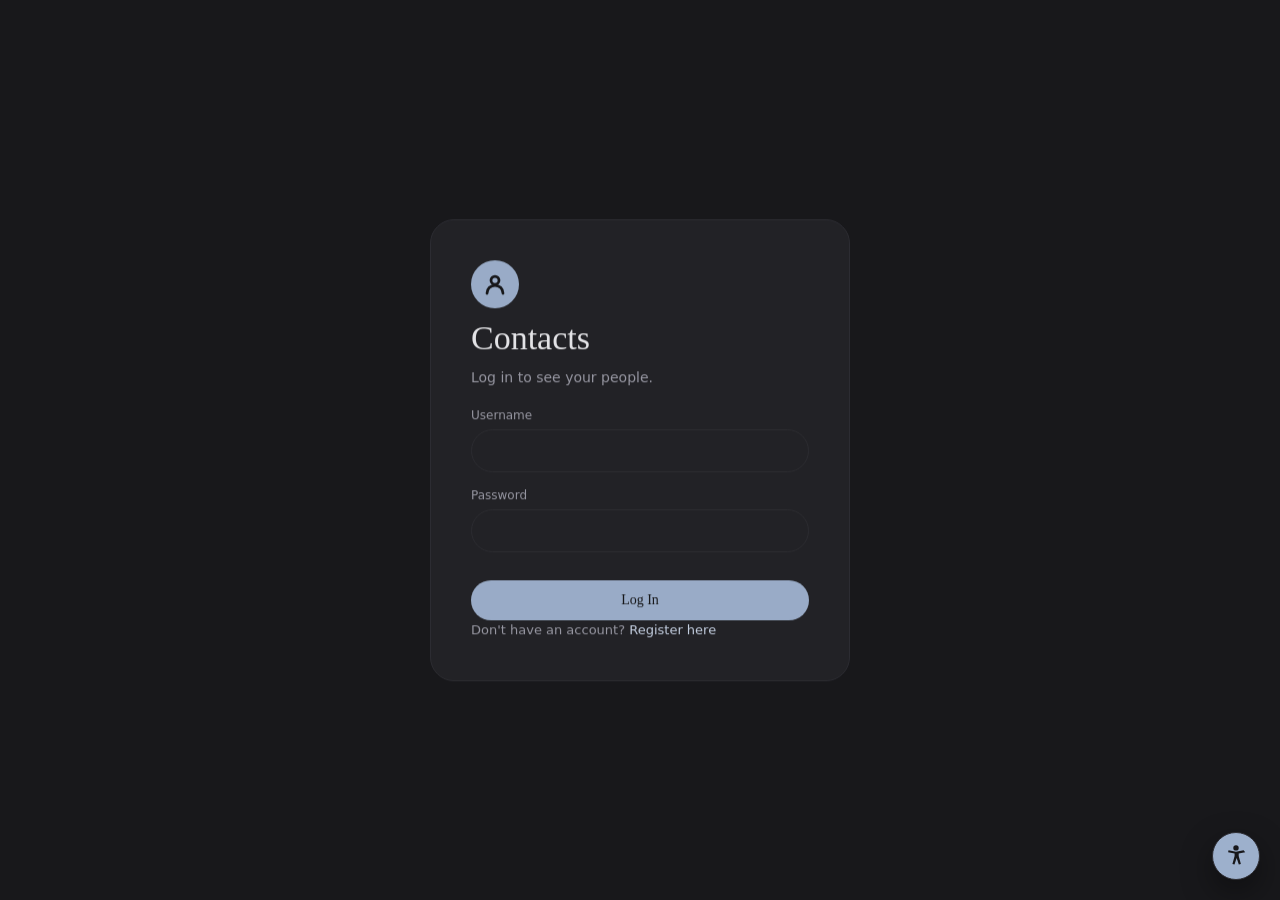
==== frontend/contacts.html @ 33e88480 "Fix modal focus, double-submit and error surfacing on contacts page Seven reviewer-confirmed defects" ====
<!DOCTYPE html>
<html lang="en">
<head>
	<title>My Contacts - Personal Contact Manager</title>
	<meta charset="UTF-8">
	<meta name="viewport" content="width=device-width, initial-scale=1">
	<link href="css/styles.css" rel="stylesheet">
	<link href="css/accessibility.css" rel="stylesheet">
	<link href="https://fonts.googleapis.com/css2?family=Caprasimo&family=Figtree:wght@400;600;700&display=swap" rel="stylesheet">
</head>
<body onload="onContactsLoad();">

<!-- Top bar: title | search pill | + Add Contact | account bubble.        -->
<!-- The bubble's dropdown holds what #loggedInDiv used to show inline      -->
<!-- (name + logout); open/close/outside-click/escape logic is in js/auth.js -->
<header class="topbar">
	<h1 id="title">Contacts</h1>

	<!-- Server-side search: the query is sent to the API on every keystroke, -->
	<!-- results are never filtered from a locally cached contact list.       -->
	<div id="searchDiv" class="search">
		<svg width="15" height="15" viewBox="0 0 24 24" fill="none" stroke="currentColor" stroke-width="2.75" stroke-linecap="round" aria-hidden="true"><circle cx="11" cy="11" r="8"/><path d="m21 21-4.3-4.3"/></svg>
		<label for="searchText" class="visually-hidden">Search Contacts</label>
		<input type="text" id="searchText" placeholder="Search contacts&hellip;" autocomplete="off" oninput="searchContacts();" />
	</div>

	<div id="accountControls">
		<button type="button" id="openAddContactBtn" class="btn btn-primary" aria-haspopup="dialog" aria-expanded="false" aria-controls="addContactDiv" onclick="openAddContact(this);">+ Add Contact</button>

		<div id="profileBubbleWrap">
			<button type="button" id="profileToggleBtn" class="profile-bubble" aria-haspopup="true" aria-expanded="false" aria-controls="profileMenu" aria-label="Account menu" onclick="toggleProfileMenu();">
				<span id="profileInitials" aria-hidden="true"></span>
			</button>
			<div id="profileMenu" role="menu" aria-label="Account" hidden>
				<span id="userName"></span>
				<button type="button" id="logoutButton" class="menu-item" role="menuitem" onclick="doLogout();">Log Out</button>
			</div>
		</div>
	</div>
</header>

<main>
	<!-- Heading copy is set by js/contacts.js:                                -->
	<!--   empty search  -> "All contacts"  + #resultCount "24 contacts"       -->
	<!--   active search -> "Results"       + #resultCount "2 of 24 contacts   -->
	<!--                                       match &ldquo;oka&rdquo;"         -->
	<!-- #searchResult carries "Searching&hellip;" / "No contacts found".      -->
	<div class="results-head">
		<div class="results-title">
			<h2 id="resultsHeading">All contacts</h2>
			<span id="resultCount"></span>
			<span id="searchResult"></span>
			<!-- The one live region for this view: js/contacts.js composes -->
			<!-- "Results, 2 of 24 contacts match ..." into it, so a search   -->
			<!-- narrowing to a NON-ZERO count is announced too (#resultsHeading -->
			<!-- and #resultCount are plain text and would otherwise be silent). -->
			<span id="resultsAnnouncement" class="visually-hidden" role="status" aria-live="polite"></span>
		</div>
		<!-- Client-side sort of the returned results only (never the full list) -->
		<div class="seg" role="group" aria-label="Sort">
			<button type="button" id="sortFirstButton" aria-pressed="true"><svg width="12" height="12" viewBox="0 0 24 24" fill="none" stroke="currentColor" stroke-width="2.75" stroke-linecap="round" stroke-linejoin="round" aria-hidden="true"><path d="m21 16-4 4-4-4M17 20V4M3 8l4-4 4 4M7 4v16"/></svg>First A&rarr;Z</button>
			<button type="button" id="sortLastButton" aria-pressed="false">Last A&rarr;Z</button>
		</div>
	</div>

	<!-- Card grid. #contactsTable is the wrapper, #contactsTableBody is the  -->
	<!-- grid itself (ids kept so js/contacts.js still finds them). Cards are -->
	<!-- injected by renderContacts(); see #cardTemplate / #skeletonTemplate  -->
	<!-- below for the exact structure to emit.                               -->
	<div id="contactsListDiv" class="reveal">
		<div id="contactsTable">
			<div id="contactsTableBody" class="grid">
				<!-- cards injected by js/contacts.js -> renderContacts() -->
			</div>
		</div>
	</div>

	<!-- Legacy horizontal-scroll hint; the card grid never scrolls sideways, -->
	<!-- so this stays hidden unless js/contacts.js decides otherwise.        -->
	<p id="tableScrollHint" class="hidden">Scroll to see more &rarr;</p>

	<!-- Shown instead of the grid when there are no contacts and no search. -->
	<div id="emptyState" class="empty hidden">
		<span class="ring"><svg width="26" height="26" viewBox="0 0 24 24" fill="none" stroke="currentColor" stroke-width="2.75" stroke-linecap="round" stroke-linejoin="round" aria-hidden="true"><circle cx="12" cy="8" r="4"/><path d="M4 21a8 8 0 0 1 16 0"/></svg></span>
		<h3>No contacts yet</h3>
		<p>Add your first person and they&rsquo;ll show up here.</p>
		<button type="button" id="emptyAddContactBtn" class="btn btn-primary" onclick="openAddContact(this);">+ Add Contact</button>
	</div>
</main>

<!-- Phone-only floating add button (the top-bar button is hidden < 600px). -->
<button type="button" id="addContactFab" class="fab" aria-label="Add contact" onclick="openAddContact(this);">+</button>

<!-- ===================================================================== -->
<!-- Markup contracts for js/contacts.js. Templates are inert; clone them   -->
<!-- and fill every contact field with textContent (issue #82).            -->
<!-- ===================================================================== -->
<template id="cardTemplate">
	<article class="card">
		<div class="card-head">
			<span class="avatar" aria-hidden="true"></span>
			<span class="card-name"></span>
			<button type="button" class="icon-btn edit-btn"><svg width="15" height="15" viewBox="0 0 24 24" fill="none" stroke="currentColor" stroke-width="2.75" stroke-linecap="round" stroke-linejoin="round" aria-hidden="true"><path d="M17 3a2.8 2.8 0 1 1 4 4L7.5 20.5 2 22l1.5-5.5Z"/></svg></button>
			<button type="button" class="icon-btn delete-btn"><svg width="15" height="15" viewBox="0 0 24 24" fill="none" stroke="currentColor" stroke-width="2.75" stroke-linecap="round" stroke-linejoin="round" aria-hidden="true"><path d="M3 6h18M8 6V4h8v2M6 6l1 14h10l1-14"/></svg></button>
			<svg class="card-chevron" width="16" height="16" viewBox="0 0 24 24" fill="none" stroke="currentColor" stroke-width="2.75" stroke-linecap="round" stroke-linejoin="round" aria-hidden="true"><path d="m9 18 6-6-6-6"/></svg>
		</div>
		<div class="card-body"><span class="card-phone"></span><span class="card-email"></span></div>
	</article>
</template>

<!-- Loading state: clone 2-6 of these into #contactsTableBody while the -->
<!-- request is in flight and set #searchResult to "Searching&hellip;".  -->
<template id="skeletonTemplate">
	<article class="card skeleton" aria-hidden="true">
		<div class="card-head"><span class="avatar"></span><span class="bar name"></span></div>
		<div class="card-body"><span class="bar" style="width:90px"></span><span class="bar" style="width:150px"></span></div>
	</article>
</template>

<!-- Add Contact side panel: hidden until openAddContact() (js/contacts.js) -->
<!-- adds "open" to the overlay -- triggered by the + buttons above.        -->
<div id="addContactOverlay" class="modal-overlay">
	<div id="addContactDiv" class="panel modal-panel" role="dialog" aria-modal="true" aria-labelledby="addContactTitle" tabindex="-1">
		<div class="panel-head">
			<h2 id="addContactTitle" class="inner-title">Add contact</h2>
			<button type="button" class="icon-btn" aria-label="Close add contact form" onclick="closeAddContact();"><svg width="16" height="16" viewBox="0 0 24 24" fill="none" stroke="currentColor" stroke-width="2.75" stroke-linecap="round" aria-hidden="true"><path d="M18 6 6 18M6 6l12 12"/></svg></button>
		</div>

		<div class="field-row">
			<div class="field">
				<label for="addFirstName">First name</label>
				<input type="text" id="addFirstName" class="input" autocomplete="off" />
			</div>
			<div class="field">
				<label for="addLastName">Last name</label>
				<input type="text" id="addLastName" class="input" autocomplete="off" />
			</div>
		</div>

		<div class="field">
			<label for="addPhone">Phone</label>
			<div class="with-copy">
				<input type="tel" id="addPhone" class="input" autocomplete="off" />
				<button type="button" class="icon-btn lg" aria-label="Copy phone" data-copy="addPhone"><svg width="15" height="15" viewBox="0 0 24 24" fill="none" stroke="currentColor" stroke-width="2.75" stroke-linecap="round" stroke-linejoin="round" aria-hidden="true"><rect x="9" y="9" width="13" height="13" rx="3"/><path d="M5 15H4a2 2 0 0 1-2-2V4a2 2 0 0 1 2-2h9a2 2 0 0 1 2 2v1"/></svg></button>
			</div>
		</div>

		<div class="field">
			<label for="addEmail">Email</label>
			<div class="with-copy">
				<input type="email" id="addEmail" class="input" autocomplete="off" />
				<button type="button" class="icon-btn lg" aria-label="Copy email" data-copy="addEmail"><svg width="15" height="15" viewBox="0 0 24 24" fill="none" stroke="currentColor" stroke-width="2.75" stroke-linecap="round" stroke-linejoin="round" aria-hidden="true"><rect x="9" y="9" width="13" height="13" rx="3"/><path d="M5 15H4a2 2 0 0 1-2-2V4a2 2 0 0 1 2-2h9a2 2 0 0 1 2 2v1"/></svg></button>
			</div>
		</div>

		<span id="addContactResult" aria-live="polite"></span>

		<div class="panel-actions">
			<div class="row">
				<button type="button" id="addContactButton" class="btn btn-primary" onclick="addContact();">Add Contact</button>
				<button type="button" id="cancelAddButton" class="btn btn-outline" onclick="closeAddContact();">Cancel</button>
			</div>
		</div>
	</div>
</div>

<!-- Edit side panel: hidden until editContact() (js/contacts.js) adds "open" -->
<!-- to the overlay -- triggered by a card's Edit button and populated from   -->
<!-- that card's data.                                                        -->
<div id="editContactOverlay" class="modal-overlay">
	<div id="editContactDiv" class="panel modal-panel" role="dialog" aria-modal="true" aria-labelledby="editContactTitle" tabindex="-1">
		<div class="panel-head">
			<h2 id="editContactTitle" class="inner-title">Edit contact</h2>
			<button type="button" class="icon-btn" aria-label="Close edit contact form" onclick="cancelEditContact();"><svg width="16" height="16" viewBox="0 0 24 24" fill="none" stroke="currentColor" stroke-width="2.75" stroke-linecap="round" aria-hidden="true"><path d="M18 6 6 18M6 6l12 12"/></svg></button>
		</div>

		<div class="panel-id">
			<span id="editContactAvatar" class="avatar lg" aria-hidden="true"></span>
			<span id="editContactIdLabel"></span>
		</div>
		<input type="hidden" id="editContactId" />

		<div class="field-row">
			<div class="field">
				<label for="editFirstName">First name</label>
				<input type="text" id="editFirstName" class="input" autocomplete="off" />
			</div>
			<div class="field">
				<label for="editLastName">Last name</label>
				<input type="text" id="editLastName" class="input" autocomplete="off" />
			</div>
		</div>

		<div class="field">
			<label for="editPhone">Phone</label>
			<div class="with-copy">
				<input type="tel" id="editPhone" class="input" autocomplete="off" />
				<button type="button" class="icon-btn lg" aria-label="Copy phone" data-copy="editPhone"><svg width="15" height="15" viewBox="0 0 24 24" fill="none" stroke="currentColor" stroke-width="2.75" stroke-linecap="round" stroke-linejoin="round" aria-hidden="true"><rect x="9" y="9" width="13" height="13" rx="3"/><path d="M5 15H4a2 2 0 0 1-2-2V4a2 2 0 0 1 2-2h9a2 2 0 0 1 2 2v1"/></svg></button>
			</div>
		</div>

		<div class="field">
			<label for="editEmail">Email</label>
			<div class="with-copy">
				<input type="email" id="editEmail" class="input" autocomplete="off" />
				<button type="button" class="icon-btn lg" aria-label="Copy email" data-copy="editEmail"><svg width="15" height="15" viewBox="0 0 24 24" fill="none" stroke="currentColor" stroke-width="2.75" stroke-linecap="round" stroke-linejoin="round" aria-hidden="true"><rect x="9" y="9" width="13" height="13" rx="3"/><path d="M5 15H4a2 2 0 0 1-2-2V4a2 2 0 0 1 2-2h9a2 2 0 0 1 2 2v1"/></svg></button>
			</div>
		</div>

		<span id="editContactResult" aria-live="polite"></span>

		<div class="panel-actions">
			<div class="row">
				<button type="button" id="saveEditButton" class="btn btn-primary" onclick="saveEditContact();">Save changes</button>
				<button type="button" id="cancelEditButton" class="btn btn-outline" onclick="cancelEditContact();">Cancel</button>
			</div>
			<button type="button" id="deleteFromEditButton" class="btn btn-text danger">Delete this contact</button>
		</div>
	</div>
</div>

<!-- Delete confirmation, replaces confirm(). js/contacts.js toggles "open", -->
<!-- fills #deleteTitle with "Delete {First Last}?" and focuses Keep.        -->
<div id="deleteOverlay" class="dialog-overlay">
	<div id="deleteDialog" class="dialog modal-panel" role="dialog" aria-modal="true" aria-labelledby="deleteTitle" aria-describedby="deleteBody" tabindex="-1">
		<h2 id="deleteTitle">Delete this contact?</h2>
		<p id="deleteBody">This removes the contact from your list. There is no undo.</p>
		<span id="deleteResult" style="color: var(--danger); font-size: 13px; font-weight: 600;" hidden></span>
		<div class="dialog-actions">
			<button type="button" id="deleteKeepButton" class="btn btn-outline">Keep</button>
			<button type="button" id="deleteConfirmButton" class="btn btn-danger">Delete</button>
		</div>
	</div>
</div>

<!-- Success toast: set #toastText, unhide, hide again after 2500ms. -->
<div id="toast" class="toast" role="status" aria-live="polite" hidden>
	<span class="check"><svg width="12" height="12" viewBox="0 0 24 24" fill="none" stroke="currentColor" stroke-width="3" stroke-linecap="round" stroke-linejoin="round" aria-hidden="true"><path d="M20 6 9 17l-5-5"/></svg></span>
	<span id="toastText"></span>
</div>

<script type="text/javascript" src="js/config.js"></script>
<script type="text/javascript" src="js/api.js"></script>
<script type="text/javascript" src="js/auth.js"></script>
<script type="text/javascript" src="js/contacts.js"></script>
<script type="text/javascript" src="js/accessibility.js"></script>
<script type="text/javascript" src="js/scroll-reveal.js"></script>
</body>
</html>
---- frontend/css/styles.css ----
/* ==========================================================================
   Contacts - design system
   See ref_frontend/handoff/DESIGN_GUIDE.md. Every colour lives in :root;
   nothing below this block may hard-code a hex.
   ========================================================================== */

:root
{
	/* --- palette (DESIGN_GUIDE section 1) --- */
	--bg: #18181B;
	--surface: #232327;
	--raised: #2E2E34;
	--raised-hover: #3A3A41;
	--border-hover: #4A4A55;
	--text: #E9E9EC;
	--text-muted: #9A9AA5;
	--accent: #9DB0CC;
	--accent-hover: #B3C3DA;
	--accent-soft: #C9D4E6;
	--danger: #E0A3A3;
	--danger-hover: #ECB8B8;
	--on-accent: #18181B;
	--scrim: rgba(24, 24, 27, .55);

	/* --- type --- */
	--font-display: 'Caprasimo', Georgia, serif;
	--font-body: 'Figtree', system-ui, -apple-system, sans-serif;

	/* --- shape / elevation --- */
	--shadow-float: 0 12px 32px rgba(0, 0, 0, .4);
	--shadow-panel: -12px 0 32px rgba(0, 0, 0, .4);
	--r-card: 24px;
	--r-dialog: 28px;
	--r-menu: 16px;
	--r-pill: 999px;

	/* --- legacy aliases: css/accessibility.css reads these --color-* names --- */
	--color-darkest: var(--bg);
	--color-dark: var(--raised);
	--color-accent: var(--accent);
	--color-accent-hover: var(--accent-hover);
	--color-light: var(--text);
}

* { box-sizing: border-box; }

body
{
	margin: 0;
	background: var(--bg);
	color: var(--text);
	font-family: var(--font-body);
	font-size: 14px;
	line-height: 1.5;
}

button, input { font: inherit; }
button { cursor: pointer; }
a { color: var(--accent-soft); }

:focus { outline: none; }
:focus-visible { outline: 2px solid var(--accent); outline-offset: 2px; }

svg { display: block; flex: none; }

.visually-hidden
{
	position: absolute;
	width: 1px;
	height: 1px;
	overflow: hidden;
	clip: rect(0 0 0 0);
	clip-path: inset(50%);
	white-space: nowrap;
	border: 0;
	padding: 0;
	margin: -1px;
}

.hidden { display: none !important; }

/* ==========================================================================
   Top bar
   ========================================================================== */

.topbar
{
	display: flex;
	align-items: center;
	gap: 18px;
	padding: 16px 28px;
	border-bottom: 1px solid var(--raised);
}

#title
{
	font-family: var(--font-display);
	font-weight: 400;
	font-size: 20px;
	margin: 0;
}

#accountControls
{
	display: flex;
	align-items: center;
	gap: 18px;
	margin-left: auto;
}

/* ---- search pill ---- */

.search
{
	flex: 1;
	max-width: 420px;
	margin-left: auto;
	position: relative;
}

.search svg
{
	position: absolute;
	left: 14px;
	top: 50%;
	transform: translateY(-50%);
	color: var(--text-muted);
	pointer-events: none;
}

#searchText
{
	width: 100%;
	padding: 9px 16px 9px 38px;
	border-radius: var(--r-pill);
	border: 1px solid var(--raised);
	background: var(--surface);
	color: var(--text);
	caret-color: var(--accent);
	transition: border-color .15s ease;
}

#searchText::placeholder { color: var(--text-muted); }
#searchText:hover { border-color: var(--border-hover); }
#searchText:focus-visible { border-color: var(--accent); outline-offset: 0; }

/* ==========================================================================
   Buttons
   ========================================================================== */

.btn
{
	display: inline-flex;
	align-items: center;
	justify-content: center;
	gap: 6px;
	white-space: nowrap;
	border: 1px solid transparent;
	border-radius: var(--r-pill);
	padding: 10px 18px;
	font-family: var(--font-display);
	font-size: 14px;
	line-height: 1.2;
	color: var(--text);
	background: transparent;
	min-height: 40px;
	transition: background-color .15s ease, border-color .15s ease, color .15s ease;
}

.btn-primary { background: var(--accent); color: var(--on-accent); }
.btn-primary:hover { background: var(--accent-hover); }
.btn-outline { border-color: var(--raised-hover); }
.btn-outline:hover { background: var(--raised); }
.btn-danger { background: var(--danger); color: var(--on-accent); }
.btn-danger:hover { background: var(--danger-hover); }

.btn-text
{
	font-family: var(--font-body);
	font-weight: 600;
	font-size: 13px;
	padding: 8px;
	min-height: 40px;
}

.btn-text.danger { color: var(--danger); }
.btn-text:hover { background: var(--raised); }

.btn-block { width: 100%; }

.icon-btn
{
	display: inline-flex;
	align-items: center;
	justify-content: center;
	width: 32px;
	height: 32px;
	padding: 0;
	border: 0;
	border-radius: var(--r-pill);
	background: transparent;
	color: var(--text-muted);
	transition: background-color .15s ease, color .15s ease;
}

.icon-btn:hover { background: var(--raised); color: var(--text); }
.icon-btn.lg { width: 40px; height: 40px; border: 1px solid var(--raised); }

/* ---- account bubble + menu ---- */

.profile-bubble
{
	width: 40px;
	height: 40px;
	flex: none;
	border: 0;
	border-radius: var(--r-pill);
	background: var(--raised);
	color: var(--text);
	font-weight: 700;
	font-size: 13px;
	display: flex;
	align-items: center;
	justify-content: center;
	transition: background-color .15s ease;
}

.profile-bubble:hover { background: var(--raised-hover); }

#profileBubbleWrap { position: relative; }

#profileMenu
{
	position: absolute;
	top: calc(100% + 8px);
	right: 0;
	z-index: 800;
	min-width: 200px;
	background: var(--raised);
	border: 1px solid var(--border-hover);
	border-radius: var(--r-menu);
	padding: 6px;
	box-shadow: var(--shadow-float);
	display: flex;
	flex-direction: column;
	gap: 2px;
}

#profileMenu[hidden] { display: none; }

#profileMenu #userName
{
	display: block;
	font-size: 12px;
	color: var(--text-muted);
	padding: 8px 12px 4px;
}

#profileMenu .menu-item
{
	text-align: left;
	background: transparent;
	border: 0;
	border-radius: 10px;
	padding: 8px 12px;
	font-weight: 600;
	font-size: 13px;
	color: var(--text);
	transition: background-color .15s ease;
}

#profileMenu .menu-item:hover { background: var(--raised-hover); }

/* ==========================================================================
   Results header
   ========================================================================== */

main
{
	padding: 22px 28px;
	display: flex;
	flex-direction: column;
	gap: 16px;
}

.results-head
{
	display: flex;
	justify-content: space-between;
	align-items: center;
	gap: 16px;
	flex-wrap: wrap;
}

.results-head h2
{
	font-family: var(--font-display);
	font-weight: 400;
	font-size: 26px;
	margin: 0;
}

.results-title
{
	display: flex;
	align-items: baseline;
	gap: 12px;
	flex-wrap: wrap;
}

#searchResult,
#resultCount
{
	font-size: 13px;
	color: var(--text-muted);
}

/* ---- sort segmented toggle ---- */

.seg
{
	display: inline-flex;
	border: 1px solid var(--raised);
	border-radius: var(--r-pill);
	overflow: hidden;
	font-size: 12px;
	font-weight: 600;
}

.seg button
{
	display: flex;
	white-space: nowrap;
	align-items: center;
	gap: 6px;
	padding: 7px 14px;
	border: 0;
	background: transparent;
	color: var(--text-muted);
	transition: background-color .15s ease, color .15s ease;
}

.seg button:hover { background: var(--surface); }
.seg button[aria-pressed="true"] { background: var(--raised); color: var(--text); }

/* ==========================================================================
   Card grid
   ========================================================================== */

.grid
{
	display: grid;
	grid-template-columns: repeat(3, minmax(0, 1fr));
	gap: 14px;
}

.card
{
	background: var(--surface);
	border: 1px solid var(--raised);
	border-radius: var(--r-card);
	padding: 18px 20px;
	display: flex;
	flex-direction: column;
	gap: 12px;
	transition: border-color .15s ease;
}

.card:hover,
.card:focus-within { border-color: var(--border-hover); }

.card-head
{
	display: flex;
	align-items: center;
	gap: 12px;
}

.avatar
{
	width: 40px;
	height: 40px;
	flex: none;
	border-radius: var(--r-pill);
	background: var(--raised);
	color: var(--accent);
	font-weight: 700;
	font-size: 13px;
	display: flex;
	align-items: center;
	justify-content: center;
}

.avatar.lg { width: 56px; height: 56px; font-size: 17px; }

.card-name
{
	flex: 1;
	min-width: 0;
	font-family: var(--font-display);
	font-size: 17px;
	white-space: nowrap;
	overflow: hidden;
	text-overflow: ellipsis;
}

.card-body
{
	display: flex;
	flex-direction: column;
	gap: 3px;
	font-size: 13px;
	color: var(--text-muted);
}

.card-body span
{
	white-space: nowrap;
	overflow: hidden;
	text-overflow: ellipsis;
}

/* chevron affordance: desktop keeps the icon buttons, phone swaps them in */
.card-chevron { display: none; color: var(--text-muted); }

/* Below 600px js/contacts.js turns the whole card into the edit control
   (role="button" + tabindex), so it needs to read as one. */
.card.tappable { cursor: pointer; }

/* ---- loading skeletons ---- */

.card.skeleton .bar
{
	height: 10px;
	border-radius: var(--r-pill);
	background: var(--raised);
}

.card.skeleton .bar.name { height: 14px; width: 110px; }

/* ==========================================================================
   Empty state
   ========================================================================== */

.empty
{
	display: flex;
	flex-direction: column;
	align-items: center;
	text-align: center;
	gap: 14px;
	padding: 64px 24px;
}

.empty .ring
{
	width: 64px;
	height: 64px;
	border-radius: var(--r-pill);
	background: var(--surface);
	border: 1px solid var(--raised);
	color: var(--accent);
	display: flex;
	align-items: center;
	justify-content: center;
}

.empty h3
{
	font-family: var(--font-display);
	font-weight: 400;
	font-size: 22px;
	margin: 0;
}

.empty p
{
	margin: 0;
	color: var(--text-muted);
	max-width: 280px;
}

/* ==========================================================================
   Side panel (Add / Edit) + scrim
   ========================================================================== */

.modal-overlay
{
	position: fixed;
	inset: 0;
	z-index: 1000;
	background: var(--scrim);
	opacity: 0;
	visibility: hidden;
	transition: opacity .25s ease, visibility .25s ease;
}

.modal-overlay.open { opacity: 1; visibility: visible; }

.panel
{
	position: absolute;
	top: 0;
	right: 0;
	bottom: 0;
	width: 400px;
	max-width: 100%;
	background: var(--surface);
	border-left: 1px solid var(--raised);
	box-shadow: var(--shadow-panel);
	padding: 28px;
	display: flex;
	flex-direction: column;
	gap: 20px;
	overflow-y: auto;
	transform: translateX(24px);
	transition: transform .25s ease;
}

.modal-overlay.open .panel { transform: none; }

.panel-head
{
	display: flex;
	align-items: center;
	justify-content: space-between;
	gap: 12px;
}

.inner-title
{
	font-family: var(--font-display);
	font-weight: 400;
	font-size: 22px;
	margin: 0;
}

.panel-id
{
	display: flex;
	align-items: center;
	gap: 12px;
	font-size: 13px;
	color: var(--text-muted);
}

.panel-actions
{
	margin-top: auto;
	display: flex;
	flex-direction: column;
	gap: 10px;
}

.panel-actions .row { display: flex; gap: 10px; }
.panel-actions .row .btn-primary { flex: 1; padding: 12px 22px; }
.panel-actions .row .btn-outline { padding: 12px 22px; }

#addContactResult,
#editContactResult
{
	font-size: 13px;
	font-weight: 600;
	color: var(--danger);
}

/* ==========================================================================
   Inputs
   ========================================================================== */

.field
{
	display: flex;
	flex-direction: column;
	gap: 5px;
}

.field label
{
	font-size: 12px;
	color: var(--text-muted);
}

.field-row
{
	display: grid;
	grid-template-columns: 1fr 1fr;
	gap: 12px;
}

.input
{
	width: 100%;
	min-width: 0;
	padding: 10px 14px;
	border-radius: var(--r-pill);
	border: 1px solid var(--raised);
	background: var(--bg);
	color: var(--text);
	caret-color: var(--accent);
	transition: border-color .15s ease;
}

.input::placeholder { color: var(--text-muted); }
.input:hover { border-color: var(--border-hover); }
.input:focus-visible { border-color: var(--accent); outline-offset: 0; }

.with-copy { display: flex; gap: 6px; }
.with-copy .input { flex: 1; }

/* ==========================================================================
   Delete dialog
   ========================================================================== */

.dialog-overlay
{
	position: fixed;
	inset: 0;
	z-index: 1100;
	display: grid;
	place-items: center;
	padding: 24px;
	background: var(--scrim);
	opacity: 0;
	visibility: hidden;
	transition: opacity .2s ease, visibility .2s ease;
}

.dialog-overlay.open { opacity: 1; visibility: visible; }

.dialog
{
	width: 100%;
	max-width: 380px;
	background: var(--surface);
	border: 1px solid var(--raised);
	border-radius: var(--r-dialog);
	padding: 26px;
	display: flex;
	flex-direction: column;
	gap: 12px;
	box-shadow: var(--shadow-float);
}

.dialog h2
{
	font-family: var(--font-display);
	font-weight: 400;
	font-size: 20px;
	margin: 0;
}

.dialog p { margin: 0; color: var(--text-muted); }

.dialog-actions
{
	display: flex;
	justify-content: flex-end;
	gap: 10px;
	margin-top: 8px;
}

/* ==========================================================================
   Toast
   ========================================================================== */

.toast
{
	position: fixed;
	white-space: nowrap;
	left: 50%;
	bottom: 24px;
	transform: translateX(-50%);
	z-index: 1200;
	display: flex;
	align-items: center;
	gap: 10px;
	background: var(--text);
	color: var(--on-accent);
	border-radius: var(--r-pill);
	padding: 10px 18px 10px 14px;
	font-size: 13px;
	font-weight: 600;
	box-shadow: var(--shadow-float);
}

.toast .check
{
	width: 20px;
	height: 20px;
	flex: none;
	border-radius: var(--r-pill);
	background: var(--accent);
	color: var(--on-accent);
	display: flex;
	align-items: center;
	justify-content: center;
}

.toast[hidden] { display: none; }

/* ==========================================================================
   Login / register page (DESIGN_GUIDE section 5)
   ========================================================================== */

.auth-page
{
	min-height: 100vh;
	display: flex;
	align-items: center;
	justify-content: center;
	padding: 40px 20px;
}

.auth-card
{
	width: 100%;
	max-width: 420px;
	background: var(--surface);
	border: 1px solid var(--raised);
	border-radius: var(--r-card);
	padding: 40px;
	display: flex;
	flex-direction: column;
}

/* js/auth.js toggles these cards with style.display = "block" / "none", which
   overrides the flex above -- so space the children with margins, which hold
   up under either display mode, instead of a flex `gap`. */
.auth-card > * + * { margin-top: 18px; }

.auth-mark
{
	width: 48px;
	height: 48px;
	flex: none;
	border-radius: var(--r-pill);
	background: var(--accent);
	color: var(--on-accent);
	display: flex;
	align-items: center;
	justify-content: center;
}

.auth-card #title,
.auth-card .auth-title
{
	font-family: var(--font-display);
	font-weight: 400;
	font-size: 34px;
	line-height: 1.15;
	margin: 0;
}

.auth-lede
{
	margin: 0;
	color: var(--text-muted);
}

.auth-head
{
	display: flex;
	flex-direction: column;
	gap: 10px;
}

.auth-form
{
	display: flex;
	flex-direction: column;
	gap: 14px;
}

/* login page inputs sit on --surface, so they take the --surface fill */
.auth-card .input { background: var(--surface); }

.switchText
{
	margin: 0;
	font-size: 13px;
	color: var(--text-muted);
}

.switchText a
{
	color: var(--accent-soft);
	text-decoration: none;
}

.switchText a:hover { text-decoration: underline; }

#loginResult,
#registerResult
{
	font-size: 13px;
	font-weight: 600;
	color: var(--danger);
}

/* ==========================================================================
   Phone FAB (hidden on desktop)
   ========================================================================== */

.fab { display: none; }

/* ==========================================================================
   Scroll reveal (progressive enhancement -- js/scroll-reveal.js)
   Default state is fully visible; the hidden state only applies once the
   script confirms JS is on and the user hasn't asked for reduced motion.
   ========================================================================== */

.reveal { opacity: 1; }

html.js-reveal-enabled .reveal
{
	opacity: 0;
	transform: translateY(12px);
	transition: opacity .45s ease, transform .45s ease;
}

html.js-reveal-enabled .reveal.is-visible
{
	opacity: 1;
	transform: none;
}

/* ==========================================================================
   Responsive
   ========================================================================== */

@media (prefers-reduced-motion: reduce)
{
	*
	{
		transition: none !important;
		animation: none !important;
	}

	html.js-reveal-enabled .reveal
	{
		opacity: 1;
		transform: none;
	}
}

@media (max-width: 959px)
{
	.grid { grid-template-columns: repeat(2, minmax(0, 1fr)); }
}

@media (max-width: 599px)
{
	.topbar
	{
		flex-wrap: wrap;
		padding: 20px 16px 12px;
	}

	#title { font-size: 26px; }

	#accountControls { margin-left: auto; }

	.search
	{
		order: 3;
		flex-basis: 100%;
		max-width: none;
		margin-left: 0;
	}

	#openAddContactBtn { display: none; }

	.fab
	{
		display: flex;
		position: fixed;
		right: 20px;
		bottom: 24px;
		width: 56px;
		height: 56px;
		border: 0;
		border-radius: var(--r-pill);
		background: var(--accent);
		color: var(--on-accent);
		font-size: 26px;
		font-weight: 700;
		align-items: center;
		justify-content: center;
		box-shadow: var(--shadow-float);
		z-index: 900;
	}

	.fab:hover { background: var(--accent-hover); }

	main { padding: 14px 16px; }

	.results-head { align-items: center; }

	.grid { grid-template-columns: 1fr; }

	.card
	{
		padding: 14px 16px;
		border-radius: 20px;
	}

	/* phone cards: one chevron instead of the two icon buttons */
	.card .icon-btn { display: none; }
	.card-chevron { display: block; }

	/* bottom sheet with drag handle */
	.panel
	{
		top: auto;
		width: 100%;
		max-height: 92vh;
		border-left: 0;
		border-top: 1px solid var(--raised);
		border-radius: 32px 32px 0 0;
		padding: 12px 24px 28px;
		transform: translateY(24px);
	}

	.panel::before
	{
		content: "";
		flex: none;
		width: 40px;
		height: 4px;
		border-radius: var(--r-pill);
		background: var(--border-hover);
		align-self: center;
	}

	.btn { min-height: 44px; }
	.icon-btn { width: 44px; height: 44px; }

	.auth-card { padding: 28px 22px; }
	.auth-card #title { font-size: 28px; }
}
---- frontend/css/accessibility.css ----
/* ---- Accessibility widget (floating button, bottom-right on desktop) ---- */
/* Reads the shared design tokens defined in :root by styles.css           */
/* (--bg, --surface, --raised, --raised-hover, --border-hover, --text,     */
/* --text-muted, --accent, --accent-hover, --danger, --on-accent, --scrim) */
/* so it stays on-brand automatically and reacts to high-contrast mode.    */
/* Include this file + js/accessibility.js on any page to get the widget. */

#a11y-widget
{
	position: fixed;
	right: 20px;
	bottom: 20px;
	z-index: 1300; /* above the toast (1200) and phone FAB (900) it must clear */
	font-family: 'Figtree', sans-serif;
	text-align: left;
}

#a11yToggleBtn
{
	width: 48px;
	height: 48px;
	min-width: 40px;
	min-height: 40px;
	border-radius: 999px;
	border: 1px solid var(--raised, #2E2E34);
	background-color: var(--accent, #9DB0CC);
	color: var(--on-accent, #18181B);
	box-shadow: 0 12px 32px rgba(0, 0, 0, .4);
	cursor: pointer;
	display: flex;
	align-items: center;
	justify-content: center;
	transition: background-color .15s ease, border-color .15s ease, transform .15s ease;
}

#a11yToggleBtn:hover
{
	background-color: var(--accent-hover, #B3C3DA);
}

#a11yToggleBtn:active
{
	transform: scale(.96);
}

#a11yToggleBtn svg
{
	width: 26px;
	height: 26px;
	fill: currentColor;
}

#a11yPanel
{
	position: absolute;
	right: 0;
	bottom: 60px;
	width: 240px;
	max-width: calc(100vw - 40px);
	background-color: var(--surface, #232327);
	color: var(--text, #E9E9EC);
	border: 1px solid var(--raised, #2E2E34);
	border-radius: 16px;
	padding: 16px;
	box-shadow: 0 12px 32px rgba(0, 0, 0, .4);
	box-sizing: border-box;
}

#a11yPanel[hidden]
{
	display: none;
}

.a11y-panel-header
{
	display: flex;
	align-items: center;
	justify-content: space-between;
	margin-bottom: 12px;
}

.a11y-panel-title
{
	font-family: 'Figtree', sans-serif;
	font-size: 14px;
	font-weight: 700;
	color: var(--text, #E9E9EC);
}

#a11yCloseBtn
{
	width: 28px;
	height: 28px;
	min-width: 28px;
	min-height: 28px;
	display: flex;
	align-items: center;
	justify-content: center;
	background: none;
	border: none;
	color: var(--text-muted, #9A9AA5);
	font-size: 18px;
	line-height: 1;
	cursor: pointer;
	padding: 0;
	border-radius: 999px;
	transition: background-color .15s ease, color .15s ease;
}

#a11yCloseBtn:hover
{
	background-color: var(--raised, #2E2E34);
	color: var(--text, #E9E9EC);
}

.a11y-section
{
	margin-bottom: 12px;
}

.a11y-section:last-child
{
	margin-bottom: 0;
}

.a11y-section-label
{
	display: block;
	font-family: 'Figtree', sans-serif;
	font-size: 12px;
	font-weight: 600;
	color: var(--text-muted, #9A9AA5);
	margin-bottom: 8px;
}

.a11y-btn-row
{
	display: flex;
	gap: 6px;
}

.a11y-btn-row button,
.a11y-toggle
{
	flex: 1;
	font-family: 'Figtree', sans-serif;
	font-size: 12px;
	font-weight: 600;
	border-radius: 999px;
	border: 1px solid var(--raised-hover, #3A3A41);
	background-color: transparent;
	color: var(--text, #E9E9EC);
	padding: 8px 4px;
	min-height: 40px;
	box-sizing: border-box;
	cursor: pointer;
	transition: background-color .15s ease, border-color .15s ease, color .15s ease;
}

.a11y-toggle
{
	width: 100%;
	display: block;
	text-align: center;
}

.a11y-toggle:disabled
{
	opacity: .4;
	cursor: not-allowed;
}

.a11y-btn-row button:hover:not(:disabled),
.a11y-toggle:not(:disabled):hover
{
	background-color: var(--raised, #2E2E34);
	border-color: var(--border-hover, #4A4A55);
}

.a11y-toggle[aria-pressed="true"]
{
	background-color: var(--accent, #9DB0CC);
	border-color: var(--accent, #9DB0CC);
	color: var(--on-accent, #18181B);
	font-weight: 700;
}

.a11y-toggle[aria-pressed="true"]:hover
{
	background-color: var(--accent-hover, #B3C3DA);
	border-color: var(--accent-hover, #B3C3DA);
}

#a11y-widget button:focus-visible
{
	outline: 2px solid var(--accent, #9DB0CC);
	outline-offset: 2px;
}

@media (prefers-reduced-motion: reduce)
{
	#a11yToggleBtn,
	#a11yCloseBtn,
	.a11y-btn-row button,
	.a11y-toggle
	{
		transition: none;
	}
}

/* Phone: the redesign puts a 56px "+" FAB at bottom-right (right:20px,
   bottom:24px) and a bottom-center toast (bottom:24px) here, so move the
   widget to the bottom-left corner -- clear of both -- and bump tap
   targets to the 44px phone minimum. */
@media (max-width: 600px)
{
	#a11y-widget
	{
		left: 16px;
		right: auto;
		bottom: 16px;
	}

	#a11yToggleBtn
	{
		width: 52px;
		height: 52px;
	}

	#a11yPanel
	{
		left: 0;
		right: auto;
	}

	.a11y-btn-row button,
	.a11y-toggle,
	#a11yCloseBtn
	{
		min-height: 44px;
	}
}

/* ---- High contrast theme ---- */
/* Overrides the same shared design tokens the rest of styles.css reads,   */
/* so every existing rule (buttons, panels, cards) picks up a maximum-     */
/* contrast palette automatically -- no need to duplicate/override each   */
/* selector across files this widget doesn't own. This is a near-black /  */
/* near-white / bright-yellow variant of the dark theme, not the old      */
/* light theme -- computed ratios (WCAG 2.1, sRGB relative luminance):    */
/*   --text on --bg        21.0:1   --text on --surface     19.8:1        */
/*   --text-muted on --bg  14.9:1   --text-muted on --surface 14.0:1      */
/*   --accent on --bg      14.7:1   --on-accent on --accent  14.7:1       */
/*   --danger on --bg       7.6:1   --danger on --surface     7.1:1       */
/*   --raised(border) on --surface   3.45:1 (>= 3:1 UI-component minimum) */
/* All comfortably clear the 4.5:1 body-text / 3:1 large-text-and-UI      */
/* floors; --raised is brightened from its normal near-black fill so it   */
/* still functions as a visible border/divider at this contrast level.    */
html.a11y-high-contrast
{
	--bg: #000000;
	--surface: #0A0A0A;
	--raised: #666666;
	--raised-hover: #808080;
	--border-hover: #FFFFFF;
	--text: #FFFFFF;
	--text-muted: #D9D9D9;
	--accent: #FFD400;
	--accent-hover: #FFE066;
	--danger: #FF6B6B;
	--on-accent: #000000;
	--scrim: rgba(0, 0, 0, .85);
}

html.a11y-high-contrast body
{
	background: var(--bg, #000000);
	color: var(--text, #FFFFFF);
}

html.a11y-high-contrast *:focus-visible
{
	outline: 2px solid var(--accent, #FFD400) !important;
	outline-offset: 2px;
}

/* ---- Utility ---- */
.visually-hidden
{
	position: absolute;
	width: 1px;
	height: 1px;
	padding: 0;
	margin: -1px;
	overflow: hidden;
	clip: rect(0, 0, 0, 0);
	white-space: nowrap;
	border: 0;
}
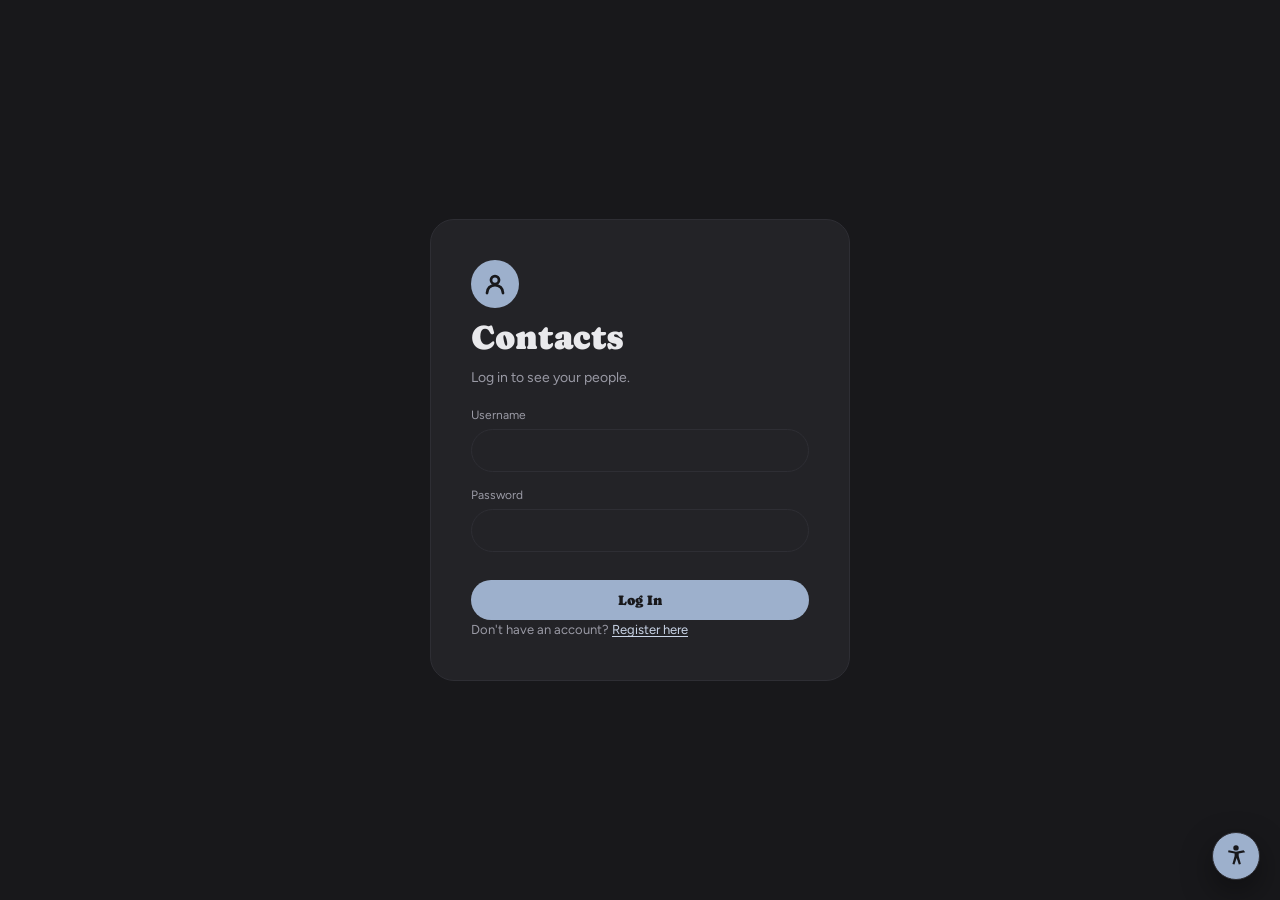
==== commit 88f24f64: "Fix mobile grid overflow, result-state colours and auth landmarks Six reviewer-confirmed defects, al" ====
--- a/frontend/contacts.html
+++ b/frontend/contacts.html
@@ -225,7 +225,7 @@
 	<div id="deleteDialog" class="dialog modal-panel" role="dialog" aria-modal="true" aria-labelledby="deleteTitle" aria-describedby="deleteBody" tabindex="-1">
 		<h2 id="deleteTitle">Delete this contact?</h2>
 		<p id="deleteBody">This removes the contact from your list. There is no undo.</p>
-		<span id="deleteResult" style="color: var(--danger); font-size: 13px; font-weight: 600;" hidden></span>
+		<span id="deleteResult" hidden></span>
 		<div class="dialog-actions">
 			<button type="button" id="deleteKeepButton" class="btn btn-outline">Keep</button>
 			<button type="button" id="deleteConfirmButton" class="btn btn-danger">Delete</button>
--- a/frontend/css/styles.css
+++ b/frontend/css/styles.css
@@ -315,6 +315,16 @@
 	color: var(--text-muted);
 }
 
+/* DESIGN_GUIDE 1 reserves --danger for failures. js/contacts.js sets
+   .is-error only when the request itself failed, so "could not reach the
+   server" can never be read as the benign "No contacts found" that shares
+   this span. */
+#searchResult.is-error
+{
+	color: var(--danger);
+	font-weight: 600;
+}
+
 /* ---- sort segmented toggle ---- */
 
 .seg
@@ -584,7 +594,9 @@
 .field-row
 {
 	display: grid;
-	grid-template-columns: 1fr 1fr;
+	/* minmax(0, 1fr), not `1fr`: an auto minimum would let a long label or
+	   value widen the two columns past their share of the panel. */
+	grid-template-columns: repeat(2, minmax(0, 1fr));
 	gap: 12px;
 }
 
@@ -652,6 +664,17 @@
 
 .dialog p { margin: 0; color: var(--text-muted); }
 
+/* Delete failure, shown on the control the user pressed. Matches the 13px/600
+   of the other result spans (#searchResult, #loginResult); the .dialog flex
+   `gap` already supplies the spacing, so no margin of its own. */
+#deleteResult
+{
+	margin: 0;
+	font-size: 13px;
+	font-weight: 600;
+	color: var(--danger);
+}
+
 .dialog-actions
 {
 	display: flex;
@@ -712,6 +735,18 @@
 	padding: 40px 20px;
 }
 
+/* index.html wraps both auth cards in a single <main>; it is the flex item
+   .auth-page centres, so it carries the card's own width constraint. The
+   generic `main` rule above is the contacts-page content column -- reset its
+   gutter here, or the card would sit 56px narrower than the 420px spec. */
+.auth-main
+{
+	width: 100%;
+	max-width: 420px;
+	padding: 0;
+	gap: 0;
+}
+
 .auth-card
 {
 	width: 100%;
@@ -782,13 +817,18 @@
 	color: var(--text-muted);
 }
 
+/* WCAG 1.4.1: --accent-soft on --text-muted body copy is only 1.86:1, well
+   under the 3:1 that would let colour carry the link on its own, so the
+   underline is always on and colour is never the sole cue. Hover changes the
+   colour instead of adding the underline. */
 .switchText a
 {
 	color: var(--accent-soft);
-	text-decoration: none;
-}
-
-.switchText a:hover { text-decoration: underline; }
+	text-decoration: underline;
+	text-underline-offset: 2px;
+}
+
+.switchText a:hover { color: var(--accent-hover); }
 
 #loginResult,
 #registerResult
@@ -796,6 +836,15 @@
 	font-size: 13px;
 	font-weight: 600;
 	color: var(--danger);
+}
+
+/* js/auth.js adds .is-success for the confirmations; without this they render
+   in --danger and read as failures. --accent-soft is the one token that is
+   neither the failure colour nor the muted default, in both palettes. */
+#loginResult.is-success,
+#registerResult.is-success
+{
+	color: var(--accent-soft);
 }
 
 /* ==========================================================================
@@ -897,7 +946,10 @@
 
 	.results-head { align-items: center; }
 
-	.grid { grid-template-columns: 1fr; }
+	/* minmax(0, 1fr) -- a bare `1fr` is minmax(auto, 1fr), so the track's
+	   automatic minimum is the widest card's min-content and one very long
+	   unbroken name pushes every card in the grid past the viewport. */
+	.grid { grid-template-columns: minmax(0, 1fr); }
 
 	.card
 	{
@@ -937,5 +989,6 @@
 	.icon-btn { width: 44px; height: 44px; }
 
 	.auth-card { padding: 28px 22px; }
-	.auth-card #title { font-size: 28px; }
-}
+	.auth-card #title,
+	.auth-card .auth-title { font-size: 28px; }
+}
--- a/frontend/css/accessibility.css
+++ b/frontend/css/accessibility.css
@@ -241,6 +241,25 @@
 	}
 }
 
+/* When a modal dialog is open -- .modal-overlay.open (add/edit-contact
+   panel, including its phone bottom sheet) or .dialog-overlay.open (the
+   delete-confirmation dialog, z-index 1100) -- hide the widget entirely.
+   Its fixed position can otherwise sit on top of the dialog's own controls:
+   at 390px the bottom-left widget overlaps the left edge of the edit
+   sheet's "Delete this contact" button, making that region unclickable,
+   and the same z-index gap (widget 1300 vs. dialog-overlay 1100) applies to
+   the delete-confirmation dialog too. The widget also lives outside
+   whichever dialog's focus trap is active while it's open. Hiding it
+   (rather than lowering its z-index below the scrim) avoids leaving a
+   confusing, half-visible control behind the overlay, and removes it from
+   the tab order for as long as a dialog is open, which resolves the
+   focus-trap gap too. It reappears the instant the dialog closes; its
+   state (contrast mode, zoom level, open/closed panel) is untouched. */
+body:has(.modal-overlay.open, .dialog-overlay.open) #a11y-widget
+{
+	display: none;
+}
+
 /* ---- High contrast theme ---- */
 /* Overrides the same shared design tokens the rest of styles.css reads,   */
 /* so every existing rule (buttons, panels, cards) picks up a maximum-     */
@@ -248,26 +267,33 @@
 /* selector across files this widget doesn't own. This is a near-black /  */
 /* near-white / bright-yellow variant of the dark theme, not the old      */
 /* light theme -- computed ratios (WCAG 2.1, sRGB relative luminance):    */
-/*   --text on --bg        21.0:1   --text on --surface     19.8:1        */
-/*   --text-muted on --bg  14.9:1   --text-muted on --surface 14.0:1      */
-/*   --accent on --bg      14.7:1   --on-accent on --accent  14.7:1       */
-/*   --danger on --bg       7.6:1   --danger on --surface     7.1:1       */
-/*   --raised(border) on --surface   3.45:1 (>= 3:1 UI-component minimum) */
-/* All comfortably clear the 4.5:1 body-text / 3:1 large-text-and-UI      */
-/* floors; --raised is brightened from its normal near-black fill so it   */
-/* still functions as a visible border/divider at this contrast level.    */
+/*   --text on --bg        21.00:1  --text on --surface      19.80:1     */
+/*   --text-muted on --bg  14.88:1  --text-muted on --surface 14.03:1    */
+/*   --accent on --bg      15.60:1  --on-accent on --accent   15.60:1    */
+/*   --danger on --bg       7.57:1  --danger on --surface      7.13:1    */
+/*   --accent-soft on --surface     16.48:1                              */
+/*   --accent on --raised (avatar-initials pair)         4.82:1          */
+/*   --raised(border) on --surface  3.05:1 (>= 3:1 UI-component minimum) */
+/* All comfortably clear the 4.5:1 body-text / 3:1 large-text-and-UI     */
+/* floors, including the 13px/700 avatar-initials pair (--accent on      */
+/* --raised) which failed at the old #FFD400-on-#666666 values (4.01:1). */
+/* --raised was darkened and --accent brightened slightly so that pair   */
+/* clears 4.5:1 while --raised (used as border/divider) still clears the */
+/* 3:1 UI-component minimum against --surface.                          */
 html.a11y-high-contrast
 {
 	--bg: #000000;
 	--surface: #0A0A0A;
-	--raised: #666666;
-	--raised-hover: #808080;
+	--raised: #5E5E5E;
+	--raised-hover: #787878;
 	--border-hover: #FFFFFF;
 	--text: #FFFFFF;
 	--text-muted: #D9D9D9;
-	--accent: #FFD400;
-	--accent-hover: #FFE066;
+	--accent: #FFDD00;
+	--accent-hover: #FFE64D;
+	--accent-soft: #FFE680;
 	--danger: #FF6B6B;
+	--danger-hover: #FF9E9E;
 	--on-accent: #000000;
 	--scrim: rgba(0, 0, 0, .85);
 }
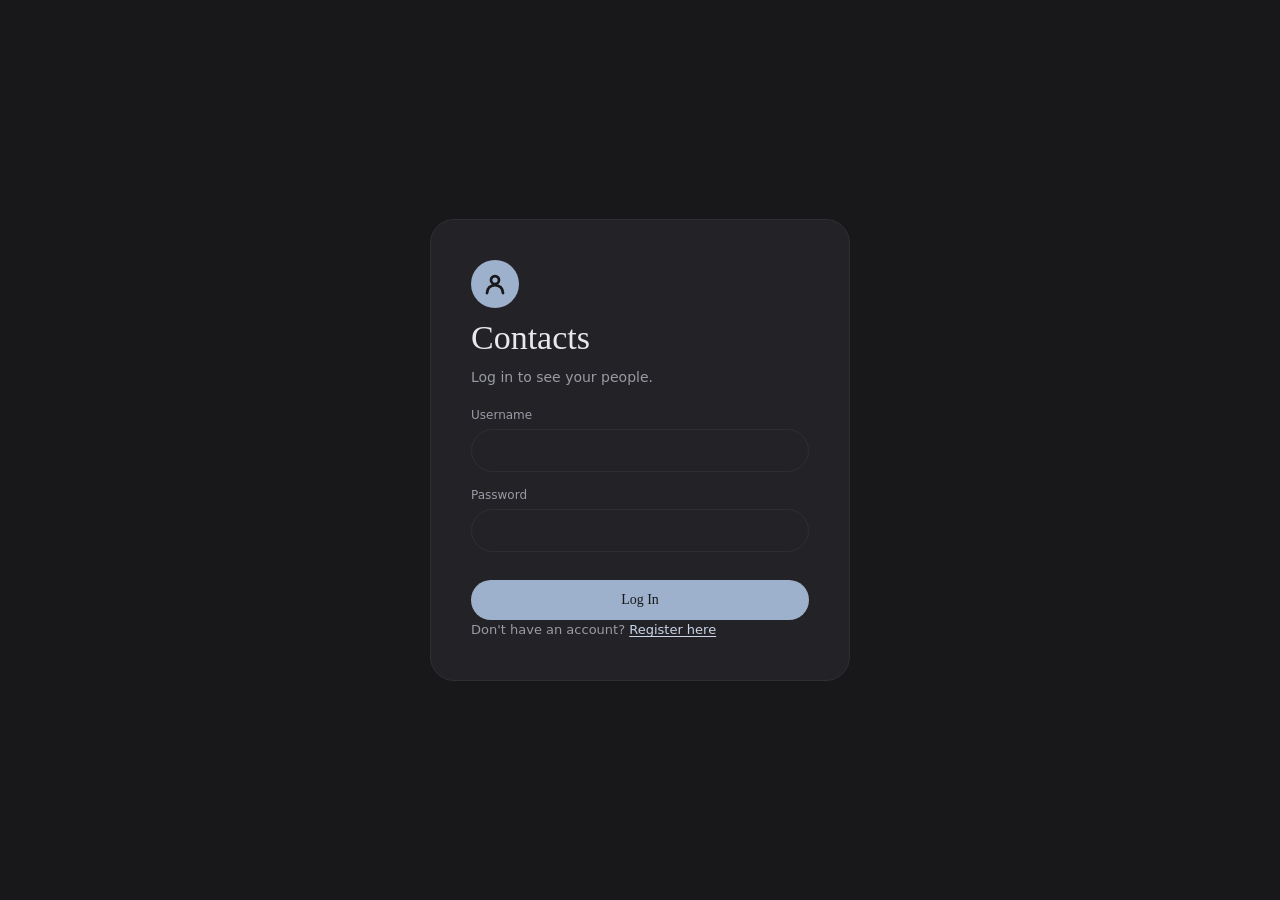
==== commit 4e4831ff: "Fix keyboard-accessibility defects in auth toggle and profile menu - showRegisterForm/showLoginForm " ====
--- a/frontend/contacts.html
+++ b/frontend/contacts.html
@@ -32,7 +32,7 @@
 				<span id="profileInitials" aria-hidden="true"></span>
 			</button>
 			<div id="profileMenu" role="menu" aria-label="Account" hidden>
-				<span id="userName"></span>
+				<span id="userName" role="presentation"></span>
 				<button type="button" id="logoutButton" class="menu-item" role="menuitem" onclick="doLogout();">Log Out</button>
 			</div>
 		</div>
@@ -225,7 +225,11 @@
 	<div id="deleteDialog" class="dialog modal-panel" role="dialog" aria-modal="true" aria-labelledby="deleteTitle" aria-describedby="deleteBody" tabindex="-1">
 		<h2 id="deleteTitle">Delete this contact?</h2>
 		<p id="deleteBody">This removes the contact from your list. There is no undo.</p>
-		<span id="deleteResult" hidden></span>
+		<!-- Delete failure text. role="alert" so the reason the dialog stayed -->
+		<!-- open is announced; it is empty and hidden except on a failure, so   -->
+		<!-- it never competes with #resultsAnnouncement (the one results live  -->
+		<!-- region) and never fires on the success path.                       -->
+		<span id="deleteResult" role="alert" hidden></span>
 		<div class="dialog-actions">
 			<button type="button" id="deleteKeepButton" class="btn btn-outline">Keep</button>
 			<button type="button" id="deleteConfirmButton" class="btn btn-danger">Delete</button>
--- a/frontend/css/accessibility.css
+++ b/frontend/css/accessibility.css
@@ -212,7 +212,7 @@
    bottom:24px) and a bottom-center toast (bottom:24px) here, so move the
    widget to the bottom-left corner -- clear of both -- and bump tap
    targets to the 44px phone minimum. */
-@media (max-width: 600px)
+@media (max-width: 599px)
 {
 	#a11y-widget
 	{
@@ -271,21 +271,26 @@
 /*   --text-muted on --bg  14.88:1  --text-muted on --surface 14.03:1    */
 /*   --accent on --bg      15.60:1  --on-accent on --accent   15.60:1    */
 /*   --danger on --bg       7.57:1  --danger on --surface      7.13:1    */
-/*   --accent-soft on --surface     16.48:1                              */
+/*   --accent-soft on --surface     15.92:1                              */
 /*   --accent on --raised (avatar-initials pair)         4.82:1          */
 /*   --raised(border) on --surface  3.05:1 (>= 3:1 UI-component minimum) */
+/*   --text on --raised-hover (menu-item/profile-bubble hover) 4.61:1    */
 /* All comfortably clear the 4.5:1 body-text / 3:1 large-text-and-UI     */
 /* floors, including the 13px/700 avatar-initials pair (--accent on      */
 /* --raised) which failed at the old #FFD400-on-#666666 values (4.01:1). */
 /* --raised was darkened and --accent brightened slightly so that pair   */
 /* clears 4.5:1 while --raised (used as border/divider) still clears the */
-/* 3:1 UI-component minimum against --surface.                          */
+/* 3:1 UI-component minimum against --surface. --raised-hover was        */
+/* likewise darkened from #787878 (4.42:1, below floor) to #757575 so    */
+/* --text on --raised-hover clears 4.5:1 for normal-weight hover text    */
+/* (#profileMenu .menu-item:hover, .profile-bubble:hover in styles.css), */
+/* while its border use (.btn-outline, .a11y-btn-row) still clears 3:1.  */
 html.a11y-high-contrast
 {
 	--bg: #000000;
 	--surface: #0A0A0A;
 	--raised: #5E5E5E;
-	--raised-hover: #787878;
+	--raised-hover: #757575;
 	--border-hover: #FFFFFF;
 	--text: #FFFFFF;
 	--text-muted: #D9D9D9;
@@ -306,7 +311,7 @@
 
 html.a11y-high-contrast *:focus-visible
 {
-	outline: 2px solid var(--accent, #FFD400) !important;
+	outline: 2px solid var(--accent, #FFDD00) !important;
 	outline-offset: 2px;
 }
 
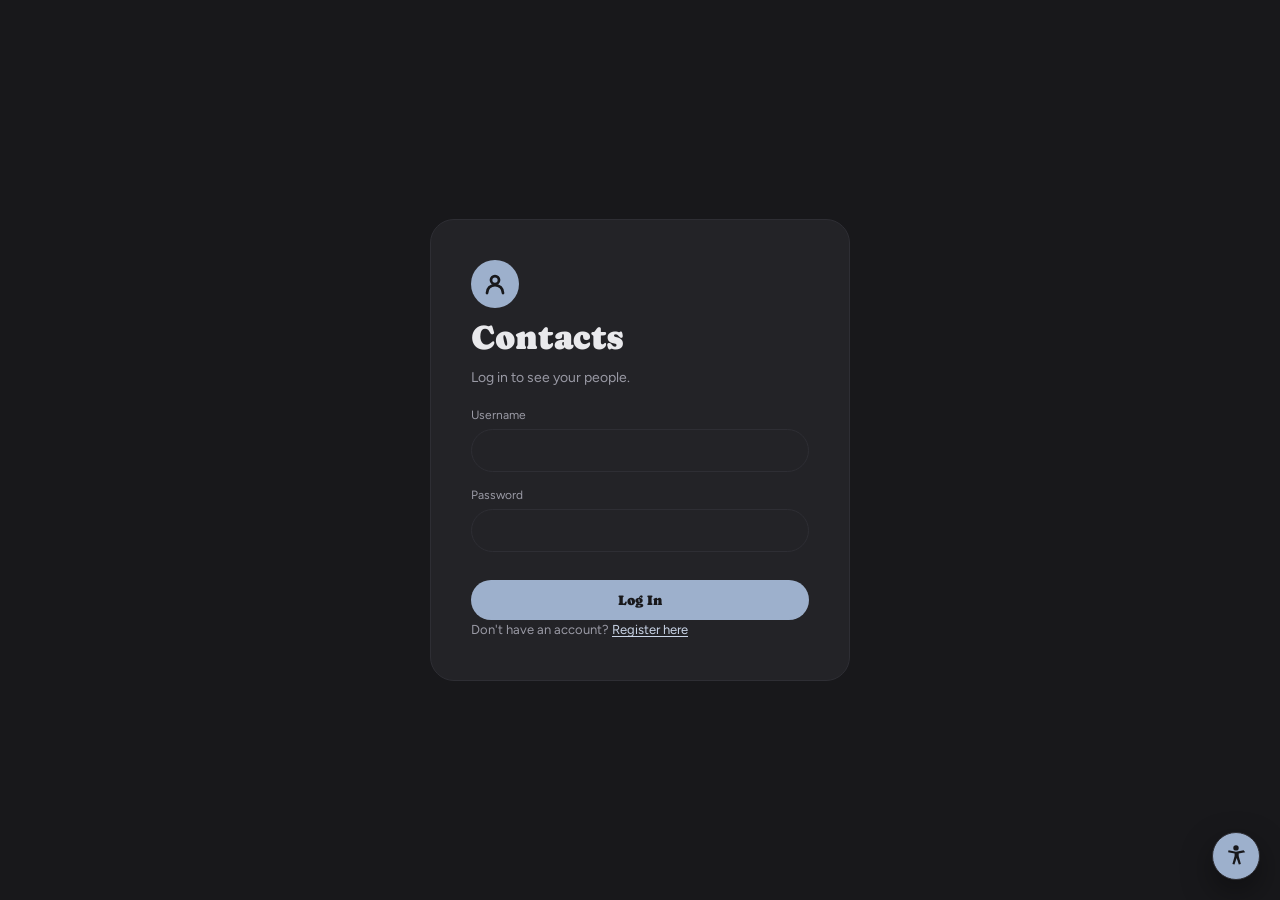
==== commit 123b822b: "Add per-field search filter (all / name / phone / email) to contacts search" ====
--- a/frontend/contacts.html
+++ b/frontend/contacts.html
@@ -18,10 +18,21 @@
 
 	<!-- Server-side search: the query is sent to the API on every keystroke, -->
 	<!-- results are never filtered from a locally cached contact list.       -->
-	<div id="searchDiv" class="search">
-		<svg width="15" height="15" viewBox="0 0 24 24" fill="none" stroke="currentColor" stroke-width="2.75" stroke-linecap="round" aria-hidden="true"><circle cx="11" cy="11" r="8"/><path d="m21 21-4.3-4.3"/></svg>
-		<label for="searchText" class="visually-hidden">Search Contacts</label>
-		<input type="text" id="searchText" placeholder="Search contacts&hellip;" autocomplete="off" oninput="searchContacts();" />
+	<!-- #searchField narrows which column SearchContacts.php matches against -->
+	<!-- (all/name/phone/email) -- see js/contacts.js:searchContacts().       -->
+	<div class="search-row">
+		<div id="searchDiv" class="search">
+			<svg width="15" height="15" viewBox="0 0 24 24" fill="none" stroke="currentColor" stroke-width="2.75" stroke-linecap="round" aria-hidden="true"><circle cx="11" cy="11" r="8"/><path d="m21 21-4.3-4.3"/></svg>
+			<label for="searchText" class="visually-hidden">Search Contacts</label>
+			<input type="text" id="searchText" placeholder="Search contacts&hellip;" autocomplete="off" oninput="searchContacts();" />
+		</div>
+		<label for="searchField" class="visually-hidden">Search by</label>
+		<select id="searchField" class="search-field" onchange="searchContacts();">
+			<option value="all" selected>All fields</option>
+			<option value="name">Name</option>
+			<option value="phone">Phone</option>
+			<option value="email">Email</option>
+		</select>
 	</div>
 
 	<div id="accountControls">
--- a/frontend/css/styles.css
+++ b/frontend/css/styles.css
@@ -110,11 +110,23 @@
 
 /* ---- search pill ---- */
 
-.search
+/* Groups the search pill with the field-select so they travel together as
+   one topbar flex item (and one unit in the mobile wrap below), instead of
+   the select needing its own order/flex-basis rules to stay next to it. */
+.search-row
 {
 	flex: 1;
 	max-width: 420px;
 	margin-left: auto;
+	display: flex;
+	align-items: center;
+	gap: 8px;
+}
+
+.search
+{
+	flex: 1;
+	min-width: 0;
 	position: relative;
 }
 
@@ -143,6 +155,27 @@
 #searchText::placeholder { color: var(--text-muted); }
 #searchText:hover { border-color: var(--border-hover); }
 #searchText:focus-visible { border-color: var(--accent); outline-offset: 0; }
+
+/* "Search by" field select. Narrows which column(s) SearchContacts.php
+   matches -- flex:none so it stays sized to its option text and never
+   competes with the search input for the row's width. */
+.search-field
+{
+	flex: none;
+	min-height: 40px;
+	padding: 9px 28px 9px 14px;
+	border-radius: var(--r-pill);
+	border: 1px solid var(--raised);
+	background: var(--surface);
+	color: var(--text);
+	font-family: var(--font-body);
+	font-size: 13px;
+	cursor: pointer;
+	transition: border-color .15s ease;
+}
+
+.search-field:hover { border-color: var(--border-hover); }
+.search-field:focus-visible { border-color: var(--accent); outline-offset: 0; }
 
 /* ==========================================================================
    Buttons
@@ -343,7 +376,11 @@
 	white-space: nowrap;
 	align-items: center;
 	gap: 6px;
-	padding: 7px 14px;
+	/* DESIGN_GUIDE 4: "Min tap target 40px; 44px on phone." The pill keeps
+	   its 14px side padding; the height comes from min-height so the two
+	   segments stay flush inside the 1px .seg border. */
+	min-height: 40px;
+	padding: 0 14px;
 	border: 0;
 	background: transparent;
 	color: var(--text-muted);
@@ -432,6 +469,48 @@
 
 /* chevron affordance: desktop keeps the icon buttons, phone swaps them in */
 .card-chevron { display: none; color: var(--text-muted); }
+
+/* GUIDE 4 wants the head as one row: 40px circle + name + two 32px icon
+   buttons. That chrome costs the name 140px and does not shrink with the
+   column, so in a narrow card the name -- the primary content -- was
+   squeezed to as little as 83px and ordinary names ("Ava Nguyen",
+   "Anais Dupont", "Marcus Washington") ellipsized. Below 320px of card
+   content box the buttons drop to a second row and the name takes the full
+   width instead: 140px of chrome becomes 52px, which buys the name 88px.
+
+   320px is the width at which the one-row head still leaves the name 180px,
+   clearing the widest everyday two-word name in the seed
+   ("Sofia Martinez-Reyes", 179px). Deliberately NOT set higher: the switch
+   moves the name box by exactly 88px, so names whose natural width lands in
+   that window ellipsize on the wide side of the switch but not the narrow
+   side. Closing that window entirely would mean a threshold of 467px+ --
+   which would put the head into two rows at every desktop width and cost
+   27% card height, so GUIDE 4's one-row header wins over closing it.
+   The residual is two long names ("Olusegun Adeyemi-Okonkwo",
+   "Isabela Fernandez de la Cruz") that already ellipsize at most widths;
+   the 54-char row ellipsizes everywhere, as it should.
+
+   Keyed to the CARD, not the viewport, so it tracks the narrow end of each
+   column tier and leaves the 960/600 breakpoints untouched. */
+.card { container-type: inline-size; }
+
+@container (max-width: 319.98px)
+{
+	/* Row gap only; everything else stays on the GUIDE 3 rhythm that the
+	   one-row head -- the common case -- uses. */
+	.card-head
+	{
+		display: grid;
+		grid-template-columns: auto minmax(0, 1fr) auto auto;
+		align-items: center;
+		gap: 8px 12px;
+	}
+
+	.card-head .avatar { grid-area: 1 / 1; }
+	.card-head .card-name { grid-area: 1 / 2 / 2 / -1; }
+	.card-head .edit-btn { grid-area: 2 / 3; }
+	.card-head .delete-btn { grid-area: 2 / 4; }
+}
 
 /* Below 600px js/contacts.js turns the whole card into the edit control
    (role="button" + tabindex), so it needs to read as one. */
@@ -910,7 +989,7 @@
 
 	#accountControls { margin-left: auto; }
 
-	.search
+	.search-row
 	{
 		order: 3;
 		flex-basis: 100%;
@@ -957,9 +1036,12 @@
 		border-radius: 20px;
 	}
 
-	/* phone cards: one chevron instead of the two icon buttons */
+	/* phone cards: one chevron instead of the two icon buttons. With the
+	   buttons gone there is no second row to build, so undo the narrow-card
+	   grid above -- otherwise the chevron auto-places onto a stray row. */
 	.card .icon-btn { display: none; }
 	.card-chevron { display: block; }
+	.card-head { display: flex; }
 
 	/* bottom sheet with drag handle */
 	.panel
@@ -985,8 +1067,15 @@
 		align-self: center;
 	}
 
+	/* DESIGN_GUIDE 4: 44px tap targets on phone. .icon-btn.lg needs its own
+	   rule to out-specify the 40px desktop size. #profileToggleBtn is
+	   .profile-bubble, not .icon-btn, so 4's "40px account bubble"
+	   still holds. */
 	.btn { min-height: 44px; }
 	.icon-btn { width: 44px; height: 44px; }
+	.icon-btn.lg { width: 44px; height: 44px; }
+	.seg button { min-height: 44px; }
+	.search-field { min-height: 44px; }
 
 	.auth-card { padding: 28px 22px; }
 	.auth-card #title,
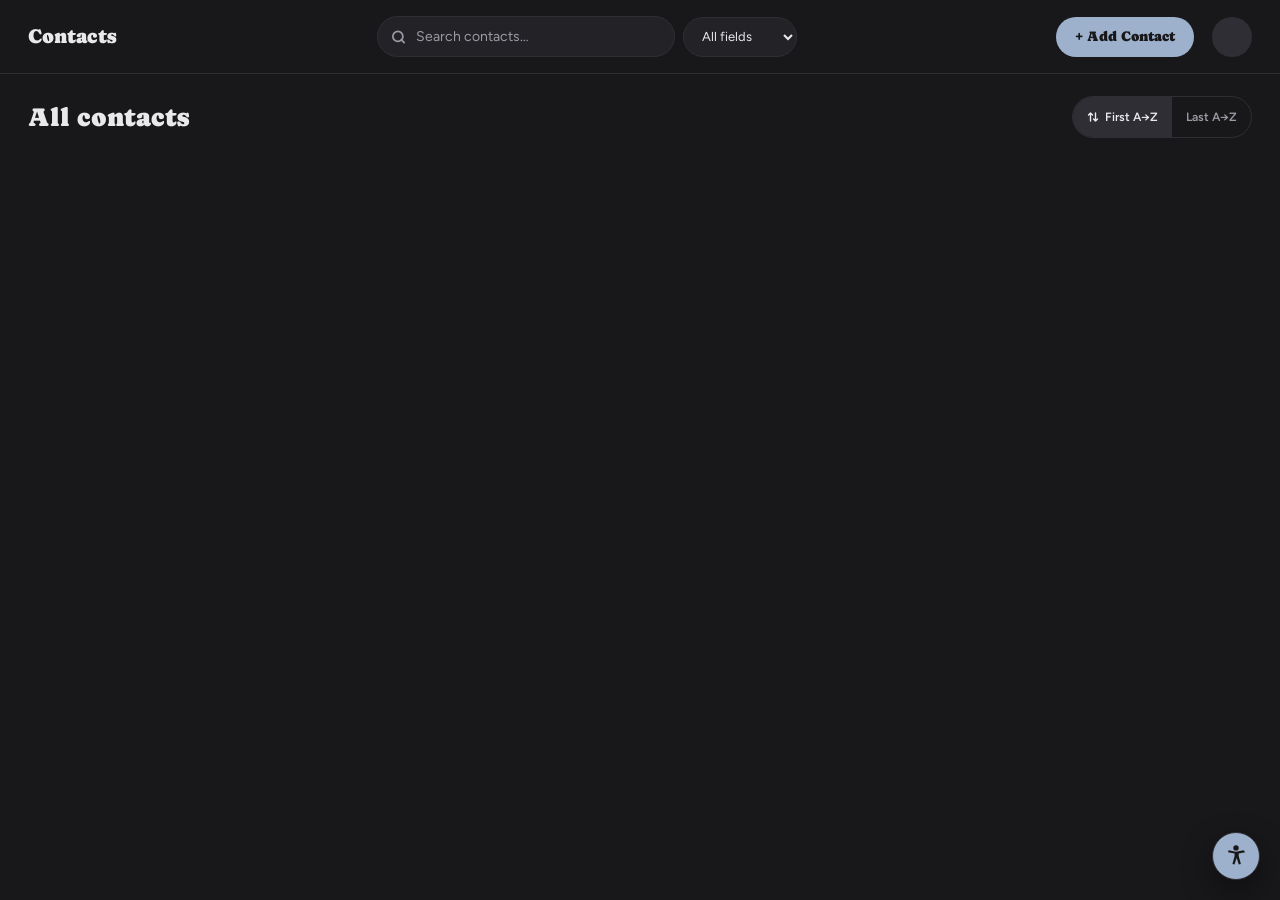
==== commit 5e6b0aa2: "Merge remote-tracking branch 'origin/main' into Nicolas" ====
(no text change in the page or its own stylesheets)
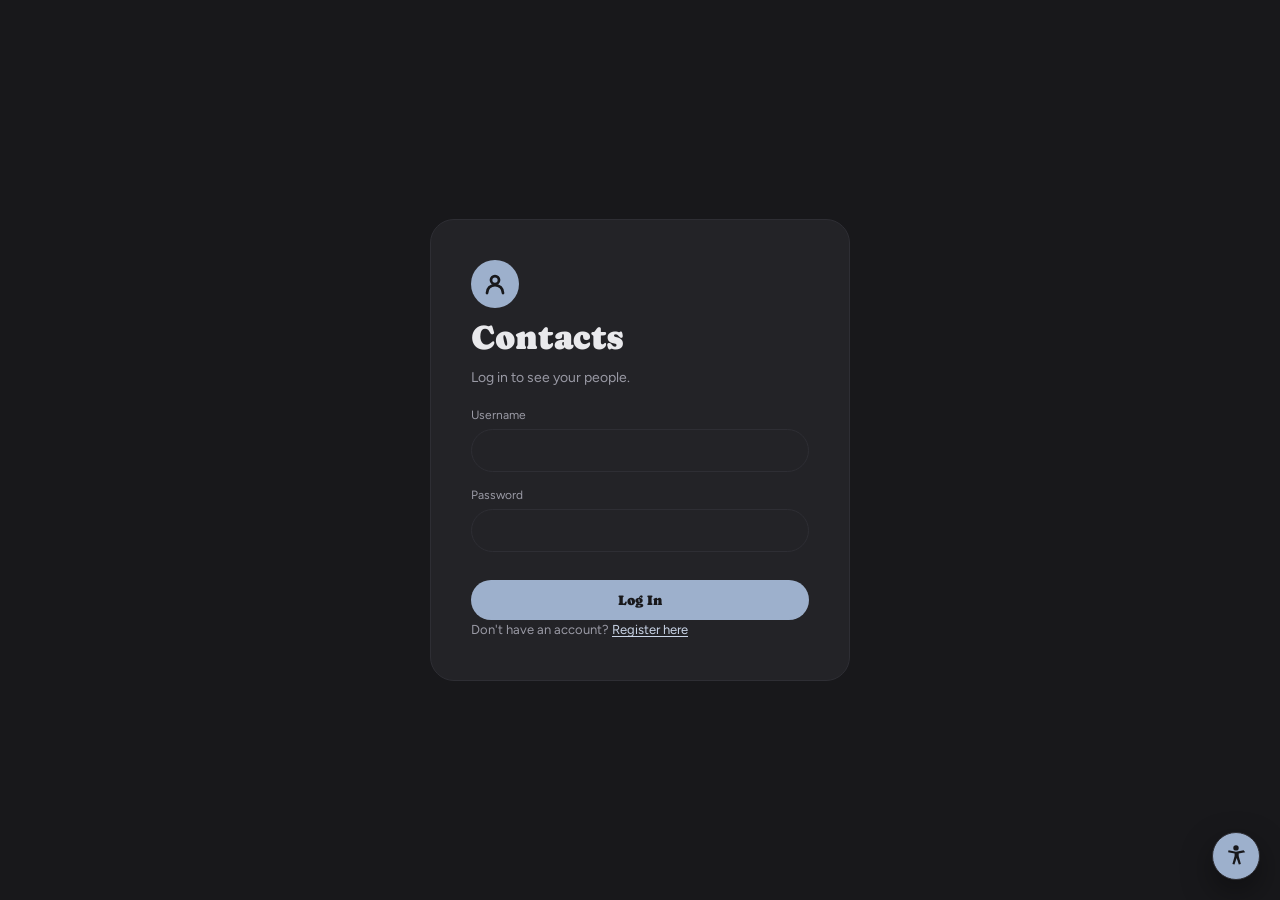
==== commit 6ac07af4: "Merge pull request #96 from polter-dev/Matthew Commit new files htaccess and favicon, along with cha" ====
--- a/frontend/contacts.html
+++ b/frontend/contacts.html
@@ -4,6 +4,8 @@
 	<title>My Contacts - Personal Contact Manager</title>
 	<meta charset="UTF-8">
 	<meta name="viewport" content="width=device-width, initial-scale=1">
+	<meta name="description" content="Search, add, edit, and delete your personal contacts.">
+	<link rel="icon" href="favicon.svg" type="image/svg+xml">
 	<link href="css/styles.css" rel="stylesheet">
 	<link href="css/accessibility.css" rel="stylesheet">
 	<link href="https://fonts.googleapis.com/css2?family=Caprasimo&family=Figtree:wght@400;600;700&display=swap" rel="stylesheet">
@@ -248,6 +250,19 @@
 	</div>
 </div>
 
+<!-- Session-expired dialog: js/contacts.js polls for the 30-minute cookie   -->
+<!-- lapsing and opens this. No Escape/outside-click dismissal -- Log In is  -->
+<!-- the only way out.                                                       -->
+<div id="sessionExpiredOverlay" class="dialog-overlay">
+	<div id="sessionExpiredDialog" class="dialog modal-panel" role="dialog" aria-modal="true" aria-labelledby="sessionExpiredTitle" aria-describedby="sessionExpiredBody" tabindex="-1">
+		<h2 id="sessionExpiredTitle">Your session expired</h2>
+		<p id="sessionExpiredBody">Please log in again to keep working with your contacts.</p>
+		<div class="dialog-actions">
+			<button type="button" id="sessionExpiredLoginButton" class="btn btn-primary" onclick="doLogout();">Log In</button>
+		</div>
+	</div>
+</div>
+
 <!-- Success toast: set #toastText, unhide, hide again after 2500ms. -->
 <div id="toast" class="toast" role="status" aria-live="polite" hidden>
 	<span class="check"><svg width="12" height="12" viewBox="0 0 24 24" fill="none" stroke="currentColor" stroke-width="3" stroke-linecap="round" stroke-linejoin="round" aria-hidden="true"><path d="M20 6 9 17l-5-5"/></svg></span>
